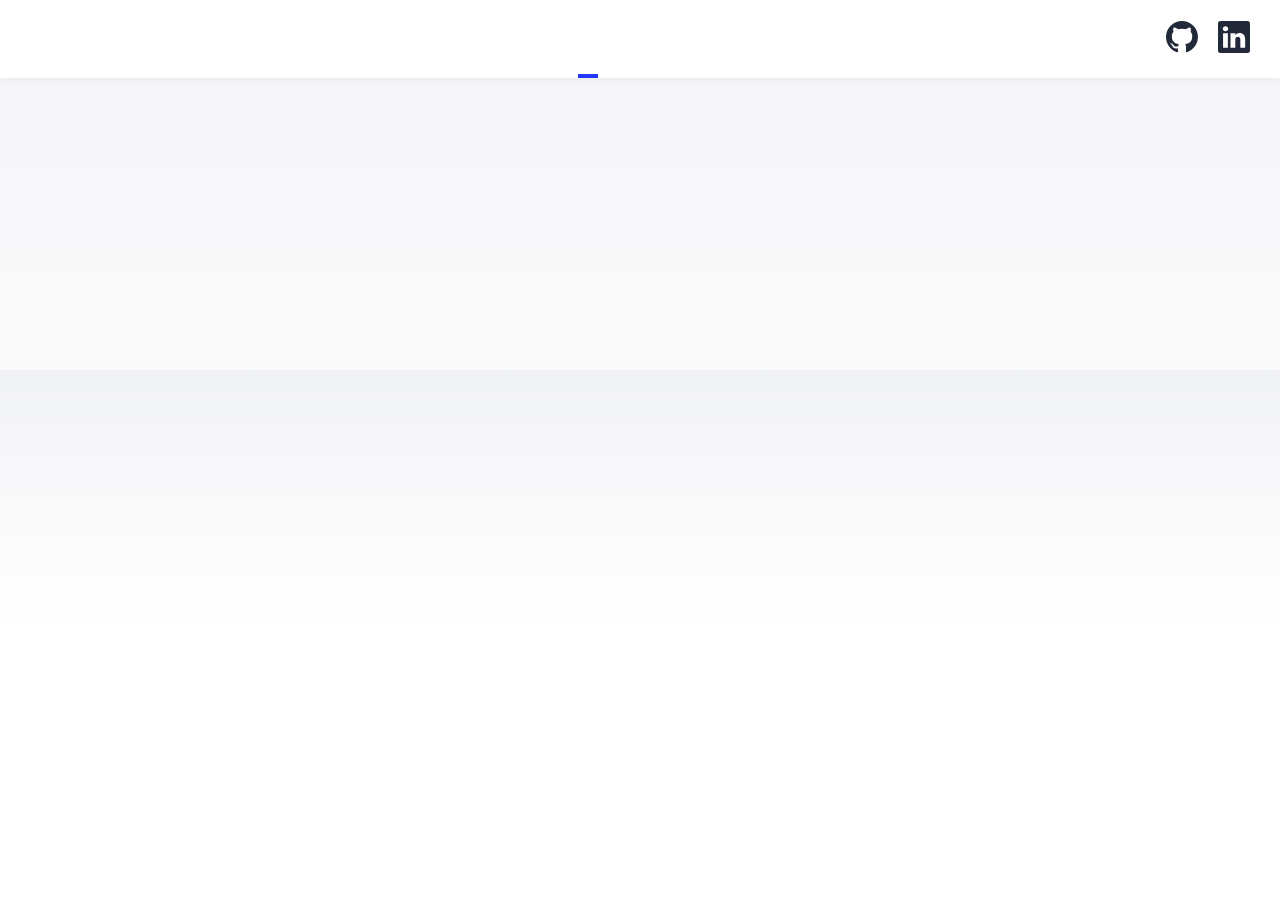
==== index.html @ 682ad493 "Publish d08c96e" ====
<!DOCTYPE html><html lang="en" data-astro-cid-lcdefpme><head><!-- Global Metadata --><meta charset="utf-8"><meta name="viewport" content="width=device-width,initial-scale=1"><link rel="icon" type="image/svg+xml" href="/favicon.svg"><link rel="icon" href="/favicon.ico"><link rel="sitemap" href="/sitemap-index.xml"><meta name="generator" content="Astro v7.3.3"><style>@font-face{font-family:Atkinson-c7f4c4e8b285552f;src:url("/_astro/fonts/89758defcfa85239.woff") format("woff");font-display:swap;font-weight:400;font-style:normal;}@font-face{font-family:Atkinson-c7f4c4e8b285552f;src:url("/_astro/fonts/14aa8dd5744dd4bc.woff") format("woff");font-display:swap;font-weight:700;font-style:normal;}@font-face{font-family:"Atkinson-c7f4c4e8b285552f fallback: Arial";src:local("Arial");font-display:swap;font-weight:400;font-style:normal;size-adjust:99.3717%;ascent-override:80.1033%;descent-override:25.2587%;line-gap-override:0%;}@font-face{font-family:"Atkinson-c7f4c4e8b285552f fallback: Arial Bold";src:local("Arial Bold");font-display:swap;font-weight:700;font-style:normal;size-adjust:92.2954%;ascent-override:86.2448%;descent-override:27.1953%;line-gap-override:0%;}:root{--font-atkinson:Atkinson-c7f4c4e8b285552f,"Atkinson-c7f4c4e8b285552f fallback: Arial","Atkinson-c7f4c4e8b285552f fallback: Arial Bold",sans-serif;}</style><link rel="preload" href="/_astro/fonts/89758defcfa85239.woff" as="font" type="font/woff" crossorigin><link rel="preload" href="/_astro/fonts/14aa8dd5744dd4bc.woff" as="font" type="font/woff" crossorigin><!-- Canonical URL --><link rel="canonical" href="https://dylanwhawk.github.io/"><!-- Primary Meta Tags --><title>Dylan Hawk</title><meta name="description" content="Writing on AI alignment, RL environments, and whatever else I am building."><!-- Open Graph / Facebook --><meta property="og:type" content="website"><meta property="og:url" content="https://dylanwhawk.github.io/"><meta property="og:title" content="Dylan Hawk"><meta property="og:description" content="Writing on AI alignment, RL environments, and whatever else I am building."><!-- Twitter --><meta name="twitter:card" content="summary"><link rel="stylesheet" href="/_astro/Header.CnHgK9yK.css"><style>ul[data-astro-cid-lcdefpme]{margin:0;padding:0;list-style:none}li[data-astro-cid-lcdefpme]{margin-bottom:2.5em}.title[data-astro-cid-lcdefpme]{margin:0 0 .25em;font-size:1.5em;line-height:1.2}.title[data-astro-cid-lcdefpme] a[data-astro-cid-lcdefpme]{text-decoration:none}.title[data-astro-cid-lcdefpme] a[data-astro-cid-lcdefpme]:hover{text-decoration:underline}.date[data-astro-cid-lcdefpme]{color:rgb(var(--gray));margin:0 0 .5em}.description[data-astro-cid-lcdefpme]{margin:0}
</style></head><body data-astro-cid-lcdefpme><header data-astro-cid-nen7h5rs><nav data-astro-cid-nen7h5rs><h2 data-astro-cid-nen7h5rs><a href="/" data-astro-cid-nen7h5rs>Dylan Hawk</a></h2><div class="internal-links" data-astro-cid-nen7h5rs><a href="/" class="active" data-astro-cid-nen7h5rs="true" data-astro-cid-evkijfd6>Writing</a><a href="/about" data-astro-cid-nen7h5rs="true" data-astro-cid-evkijfd6>About</a></div><div class="social-links" data-astro-cid-nen7h5rs><a href="https://github.com/dylanwhawk" target="_blank" rel="noopener" data-astro-cid-nen7h5rs><span class="sr-only" data-astro-cid-nen7h5rs>GitHub</span><svg viewBox="0 0 16 16" aria-hidden="true" width="32" height="32" data-astro-cid-nen7h5rs><path fill="currentColor" d="M8 0C3.58 0 0 3.58 0 8c0 3.54 2.29 6.53 5.47 7.59.4.07.55-.17.55-.38 0-.19-.01-.82-.01-1.49-2.01.37-2.53-.49-2.69-.94-.09-.23-.48-.94-.82-1.13-.28-.15-.68-.52-.01-.53.63-.01 1.08.58 1.23.82.72 1.21 1.87.87 2.33.66.07-.52.28-.87.51-1.07-1.78-.2-3.64-.89-3.64-3.95 0-.87.31-1.59.82-2.15-.08-.2-.36-1.02.08-2.12 0 0 .67-.21 2.2.82.64-.18 1.32-.27 2-.27.68 0 1.36.09 2 .27 1.53-1.04 2.2-.82 2.2-.82.44 1.1.16 1.92.08 2.12.51.56.82 1.27.82 2.15 0 3.07-1.87 3.75-3.65 3.95.29.25.54.73.54 1.48 0 1.07-.01 1.93-.01 2.2 0 .21.15.46.55.38A8.012 8.012 0 0 0 16 8c0-4.42-3.58-8-8-8z" data-astro-cid-nen7h5rs></path></svg></a><a href="https://www.linkedin.com/in/dylanwhawk" target="_blank" rel="noopener" data-astro-cid-nen7h5rs><span class="sr-only" data-astro-cid-nen7h5rs>LinkedIn</span><svg viewBox="0 0 16 16" aria-hidden="true" width="32" height="32" data-astro-cid-nen7h5rs><path fill="currentColor" d="M0 1.146C0 .513.526 0 1.175 0h13.65C15.474 0 16 .513 16 1.146v13.708c0 .633-.526 1.146-1.175 1.146H1.175C.526 16 0 15.487 0 14.854V1.146zm4.943 12.248V6.169H2.542v7.225h2.401zm-1.2-8.212c.837 0 1.358-.554 1.358-1.248-.015-.709-.52-1.248-1.342-1.248-.822 0-1.359.54-1.359 1.248 0 .694.521 1.248 1.327 1.248h.016zm4.908 8.212V9.359c0-.216.016-.432.08-.586.173-.431.568-.878 1.232-.878.869 0 1.216.662 1.216 1.634v3.865h2.401V9.25c0-2.22-1.184-3.252-2.764-3.252-1.274 0-1.845.7-2.165 1.193v.025h-.016a5.54 5.54 0 0 1 .016-.025V6.169h-2.4c.03.678 0 7.225 0 7.225h2.4z" data-astro-cid-nen7h5rs></path></svg></a></div></nav></header><main data-astro-cid-lcdefpme><h1 class="sr-only" data-astro-cid-lcdefpme>Writing by Dylan Hawk</h1><ul data-astro-cid-lcdefpme><li data-astro-cid-lcdefpme><h2 class="title" data-astro-cid-lcdefpme><a href="/blog/towards-alignment-auditing-for-rl-environments/" data-astro-cid-lcdefpme>Towards Alignment Auditing for RL Environments</a></h2><p class="date" data-astro-cid-lcdefpme><time datetime="2026-09-18T07:00:00.000Z">Sep 18, 2026</time></p><p class="description" data-astro-cid-lcdefpme>Auditing what RL environments reward is a promising and actionable direction for improving frontier-model alignment. A proposal for learning scopes, plus a primer on RL environments and the ways they go wrong.</p></li></ul></main><footer data-astro-cid-jo6i4kqk>&copy; 2026 Dylan Hawk.<div class="links" data-astro-cid-jo6i4kqk><a href="https://github.com/dylanwhawk" target="_blank" rel="noopener" data-astro-cid-jo6i4kqk>GitHub</a><a href="https://www.linkedin.com/in/dylanwhawk" target="_blank" rel="noopener" data-astro-cid-jo6i4kqk>LinkedIn</a></div></footer></body></html>
---- _astro/Header.CnHgK9yK.css ----
:root{--accent:#2337ff;--accent-dark:#000d8a;--black:15, 18, 25;--gray:96, 115, 159;--gray-light:229, 233, 240;--gray-dark:34, 41, 57;--gray-gradient:rgba(var(--gray-light), 50%), #fff;--box-shadow:0 2px 6px rgba(var(--gray), 25%), 0 8px 24px rgba(var(--gray), 33%), 0 16px 32px rgba(var(--gray), 33%)}body{font-family:var(--font-atkinson);text-align:left;background:linear-gradient(var(--gray-gradient)) no-repeat;word-wrap:break-word;overflow-wrap:break-word;color:rgb(var(--gray-dark));background-size:100% 600px;margin:0;padding:0;font-size:20px;line-height:1.7}main{width:720px;max-width:calc(100% - 2em);margin:auto;padding:3em 1em}h1,h2,h3,h4,h5,h6{color:rgb(var(--black));overflow-wrap:normal;text-wrap:balance;margin:0 0 .5rem;line-height:1.2}h1{font-size:clamp(1.9rem,7vw,3.052em)}h2{font-size:clamp(1.5rem,5.5vw,2.441em)}h3{font-size:clamp(1.3rem,4.5vw,1.953em)}h4{font-size:1.563em}h5{font-size:1.25em}strong,b{font-weight:700}a,a:hover{color:var(--accent)}p{margin-bottom:1em}.prose p{margin-bottom:1.25em}textarea{width:100%;font-size:16px}input{font-size:16px}table{width:100%}img{border-radius:8px;max-width:100%;height:auto}code{background-color:rgb(var(--gray-light));border-radius:2px;padding:2px 5px}pre{border-radius:8px;padding:1.5em}pre>code{all:unset}blockquote{border-left:4px solid var(--accent);margin:0;padding:0 0 0 20px;font-size:1.333em}hr{border:none;border-top:1px solid rgb(var(--gray-light))}@media (width<=720px){body{font-size:16.5px;line-height:1.45}main{padding:1em}.prose p{margin-bottom:1em}}.sr-only{clip:rect(1px 1px 1px 1px);clip:rect(1px, 1px, 1px, 1px);clip-path:inset(50%);white-space:nowrap;border:0;width:1px;height:1px;margin:0;padding:0;overflow:hidden;position:absolute!important}.prose details{border:1px solid rgb(var(--gray-light));border-radius:8px;margin:1.5em 0;padding:0 1em}.prose details>summary{cursor:pointer;padding:.5em 0;list-style-position:outside}.prose details>summary h2{margin:0;font-size:1.25em;display:inline}.prose details[open]>summary{border-bottom:1px solid rgb(var(--gray-light));margin-bottom:1em}.prose sup a[data-footnote-ref]{padding:0 .15em;scroll-margin-top:2em;text-decoration:none}.prose .footnotes{border-top:1px solid rgb(var(--gray-light));margin-top:3em;padding-top:1em;font-size:.9em}.prose .footnotes ol{padding-left:1.5em}.prose .footnotes li{margin-bottom:.75em;scroll-margin-top:2em}.prose .footnotes li p{font-size:inherit;margin:0 0 .5em}.prose .footnotes .sr-only{clip:rect(0, 0, 0, 0);width:1px;height:1px;position:absolute;overflow:hidden}.prose a[data-footnote-backref]{margin-left:.25em;text-decoration:none}.prose img{margin:1.5em auto;display:block}.prose blockquote{color:rgb(var(--gray-dark));margin:1.5em 0;font-size:1em}footer[data-astro-cid-jo6i4kqk]{background:linear-gradient(var(--gray-gradient)) no-repeat;color:rgb(var(--gray));text-align:center;padding:2em 1em 6em}.links[data-astro-cid-jo6i4kqk]{justify-content:center;gap:1.5em;margin-top:1em;display:flex}.links[data-astro-cid-jo6i4kqk] a[data-astro-cid-jo6i4kqk]{color:rgb(var(--gray))}.links[data-astro-cid-jo6i4kqk] a[data-astro-cid-jo6i4kqk]:hover{color:rgb(var(--gray-dark))}a[data-astro-cid-evkijfd6]{text-decoration:none;display:inline-block}a[data-astro-cid-evkijfd6].active{font-weight:bolder;text-decoration:underline}header[data-astro-cid-nen7h5rs]{box-shadow:0 2px 8px rgba(var(--black), 5%);background:#fff;margin:0;padding:0 1em}h2[data-astro-cid-nen7h5rs]{margin:0;font-size:1em}h2[data-astro-cid-nen7h5rs] a[data-astro-cid-nen7h5rs],h2[data-astro-cid-nen7h5rs] a[data-astro-cid-nen7h5rs].active{text-decoration:none}nav[data-astro-cid-nen7h5rs]{justify-content:space-between;align-items:center;display:flex}nav[data-astro-cid-nen7h5rs] a[data-astro-cid-nen7h5rs]{color:var(--black);border-bottom:4px solid #0000;padding:1em .5em;text-decoration:none}nav[data-astro-cid-nen7h5rs] a[data-astro-cid-nen7h5rs].active{border-bottom-color:var(--accent);text-decoration:none}.social-links[data-astro-cid-nen7h5rs],.social-links[data-astro-cid-nen7h5rs] a[data-astro-cid-nen7h5rs]{display:flex}@media (width<=720px){.social-links[data-astro-cid-nen7h5rs]{display:none}}
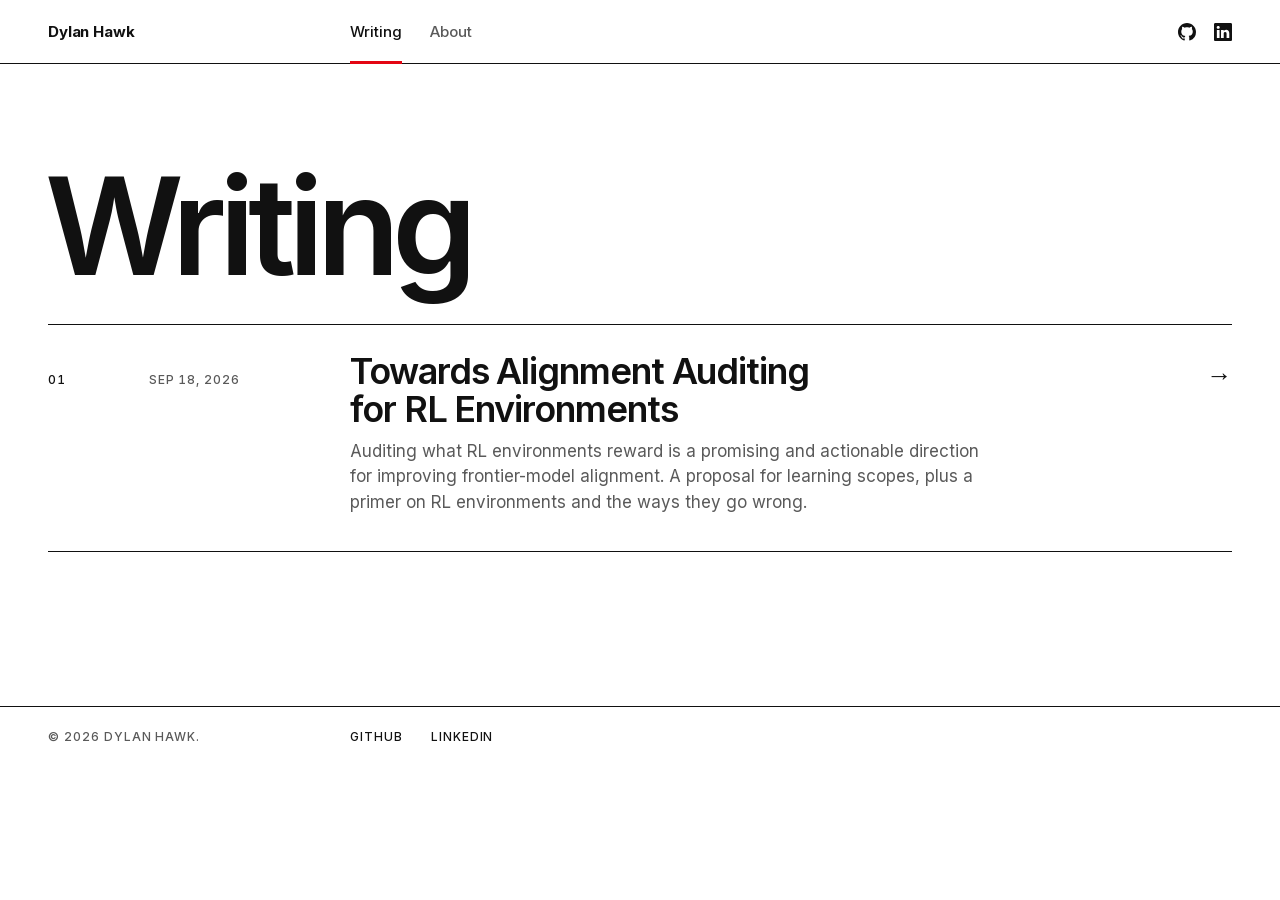
==== commit debc7bca: "Publish ee00e77" ====
--- a/index.html
+++ b/index.html
@@ -1,2 +1,2 @@
-<!DOCTYPE html><html lang="en" data-astro-cid-lcdefpme><head><!-- Global Metadata --><meta charset="utf-8"><meta name="viewport" content="width=device-width,initial-scale=1"><link rel="icon" type="image/svg+xml" href="/favicon.svg"><link rel="icon" href="/favicon.ico"><link rel="sitemap" href="/sitemap-index.xml"><meta name="generator" content="Astro v7.3.3"><style>@font-face{font-family:Atkinson-c7f4c4e8b285552f;src:url("/_astro/fonts/89758defcfa85239.woff") format("woff");font-display:swap;font-weight:400;font-style:normal;}@font-face{font-family:Atkinson-c7f4c4e8b285552f;src:url("/_astro/fonts/14aa8dd5744dd4bc.woff") format("woff");font-display:swap;font-weight:700;font-style:normal;}@font-face{font-family:"Atkinson-c7f4c4e8b285552f fallback: Arial";src:local("Arial");font-display:swap;font-weight:400;font-style:normal;size-adjust:99.3717%;ascent-override:80.1033%;descent-override:25.2587%;line-gap-override:0%;}@font-face{font-family:"Atkinson-c7f4c4e8b285552f fallback: Arial Bold";src:local("Arial Bold");font-display:swap;font-weight:700;font-style:normal;size-adjust:92.2954%;ascent-override:86.2448%;descent-override:27.1953%;line-gap-override:0%;}:root{--font-atkinson:Atkinson-c7f4c4e8b285552f,"Atkinson-c7f4c4e8b285552f fallback: Arial","Atkinson-c7f4c4e8b285552f fallback: Arial Bold",sans-serif;}</style><link rel="preload" href="/_astro/fonts/89758defcfa85239.woff" as="font" type="font/woff" crossorigin><link rel="preload" href="/_astro/fonts/14aa8dd5744dd4bc.woff" as="font" type="font/woff" crossorigin><!-- Canonical URL --><link rel="canonical" href="https://dylanwhawk.github.io/"><!-- Primary Meta Tags --><title>Dylan Hawk</title><meta name="description" content="Writing on AI alignment, RL environments, and whatever else I am building."><!-- Open Graph / Facebook --><meta property="og:type" content="website"><meta property="og:url" content="https://dylanwhawk.github.io/"><meta property="og:title" content="Dylan Hawk"><meta property="og:description" content="Writing on AI alignment, RL environments, and whatever else I am building."><!-- Twitter --><meta name="twitter:card" content="summary"><link rel="stylesheet" href="/_astro/Header.CnHgK9yK.css"><style>ul[data-astro-cid-lcdefpme]{margin:0;padding:0;list-style:none}li[data-astro-cid-lcdefpme]{margin-bottom:2.5em}.title[data-astro-cid-lcdefpme]{margin:0 0 .25em;font-size:1.5em;line-height:1.2}.title[data-astro-cid-lcdefpme] a[data-astro-cid-lcdefpme]{text-decoration:none}.title[data-astro-cid-lcdefpme] a[data-astro-cid-lcdefpme]:hover{text-decoration:underline}.date[data-astro-cid-lcdefpme]{color:rgb(var(--gray));margin:0 0 .5em}.description[data-astro-cid-lcdefpme]{margin:0}
-</style></head><body data-astro-cid-lcdefpme><header data-astro-cid-nen7h5rs><nav data-astro-cid-nen7h5rs><h2 data-astro-cid-nen7h5rs><a href="/" data-astro-cid-nen7h5rs>Dylan Hawk</a></h2><div class="internal-links" data-astro-cid-nen7h5rs><a href="/" class="active" data-astro-cid-nen7h5rs="true" data-astro-cid-evkijfd6>Writing</a><a href="/about" data-astro-cid-nen7h5rs="true" data-astro-cid-evkijfd6>About</a></div><div class="social-links" data-astro-cid-nen7h5rs><a href="https://github.com/dylanwhawk" target="_blank" rel="noopener" data-astro-cid-nen7h5rs><span class="sr-only" data-astro-cid-nen7h5rs>GitHub</span><svg viewBox="0 0 16 16" aria-hidden="true" width="32" height="32" data-astro-cid-nen7h5rs><path fill="currentColor" d="M8 0C3.58 0 0 3.58 0 8c0 3.54 2.29 6.53 5.47 7.59.4.07.55-.17.55-.38 0-.19-.01-.82-.01-1.49-2.01.37-2.53-.49-2.69-.94-.09-.23-.48-.94-.82-1.13-.28-.15-.68-.52-.01-.53.63-.01 1.08.58 1.23.82.72 1.21 1.87.87 2.33.66.07-.52.28-.87.51-1.07-1.78-.2-3.64-.89-3.64-3.95 0-.87.31-1.59.82-2.15-.08-.2-.36-1.02.08-2.12 0 0 .67-.21 2.2.82.64-.18 1.32-.27 2-.27.68 0 1.36.09 2 .27 1.53-1.04 2.2-.82 2.2-.82.44 1.1.16 1.92.08 2.12.51.56.82 1.27.82 2.15 0 3.07-1.87 3.75-3.65 3.95.29.25.54.73.54 1.48 0 1.07-.01 1.93-.01 2.2 0 .21.15.46.55.38A8.012 8.012 0 0 0 16 8c0-4.42-3.58-8-8-8z" data-astro-cid-nen7h5rs></path></svg></a><a href="https://www.linkedin.com/in/dylanwhawk" target="_blank" rel="noopener" data-astro-cid-nen7h5rs><span class="sr-only" data-astro-cid-nen7h5rs>LinkedIn</span><svg viewBox="0 0 16 16" aria-hidden="true" width="32" height="32" data-astro-cid-nen7h5rs><path fill="currentColor" d="M0 1.146C0 .513.526 0 1.175 0h13.65C15.474 0 16 .513 16 1.146v13.708c0 .633-.526 1.146-1.175 1.146H1.175C.526 16 0 15.487 0 14.854V1.146zm4.943 12.248V6.169H2.542v7.225h2.401zm-1.2-8.212c.837 0 1.358-.554 1.358-1.248-.015-.709-.52-1.248-1.342-1.248-.822 0-1.359.54-1.359 1.248 0 .694.521 1.248 1.327 1.248h.016zm4.908 8.212V9.359c0-.216.016-.432.08-.586.173-.431.568-.878 1.232-.878.869 0 1.216.662 1.216 1.634v3.865h2.401V9.25c0-2.22-1.184-3.252-2.764-3.252-1.274 0-1.845.7-2.165 1.193v.025h-.016a5.54 5.54 0 0 1 .016-.025V6.169h-2.4c.03.678 0 7.225 0 7.225h2.4z" data-astro-cid-nen7h5rs></path></svg></a></div></nav></header><main data-astro-cid-lcdefpme><h1 class="sr-only" data-astro-cid-lcdefpme>Writing by Dylan Hawk</h1><ul data-astro-cid-lcdefpme><li data-astro-cid-lcdefpme><h2 class="title" data-astro-cid-lcdefpme><a href="/blog/towards-alignment-auditing-for-rl-environments/" data-astro-cid-lcdefpme>Towards Alignment Auditing for RL Environments</a></h2><p class="date" data-astro-cid-lcdefpme><time datetime="2026-09-18T07:00:00.000Z">Sep 18, 2026</time></p><p class="description" data-astro-cid-lcdefpme>Auditing what RL environments reward is a promising and actionable direction for improving frontier-model alignment. A proposal for learning scopes, plus a primer on RL environments and the ways they go wrong.</p></li></ul></main><footer data-astro-cid-jo6i4kqk>&copy; 2026 Dylan Hawk.<div class="links" data-astro-cid-jo6i4kqk><a href="https://github.com/dylanwhawk" target="_blank" rel="noopener" data-astro-cid-jo6i4kqk>GitHub</a><a href="https://www.linkedin.com/in/dylanwhawk" target="_blank" rel="noopener" data-astro-cid-jo6i4kqk>LinkedIn</a></div></footer></body></html>+<!DOCTYPE html><html lang="en" data-astro-cid-lcdefpme><head><!-- Global Metadata --><meta charset="utf-8"><meta name="viewport" content="width=device-width,initial-scale=1"><link rel="icon" type="image/svg+xml" href="/favicon.svg"><link rel="icon" href="/favicon.ico"><link rel="sitemap" href="/sitemap-index.xml"><meta name="generator" content="Astro v7.3.3"><style>@font-face{font-family:Inter-41adfb437fc01569;src:url("/_astro/fonts/91753f8d8da3aeb7.woff2") format("woff2");font-display:swap;unicode-range:U+0000-00FF,U+0131,U+0152-0153,U+02BB-02BC,U+02C6,U+02DA,U+02DC,U+0304,U+0308,U+0329,U+2000-206F,U+20AC,U+2122,U+2191,U+2193,U+2212,U+2215,U+FEFF,U+FFFD;font-weight:400;font-style:italic;}@font-face{font-family:Inter-41adfb437fc01569;src:url("/_astro/fonts/91753f8d8da3aeb7.woff2") format("woff2");font-display:swap;unicode-range:U+0000-00FF,U+0131,U+0152-0153,U+02BB-02BC,U+02C6,U+02DA,U+02DC,U+0304,U+0308,U+0329,U+2000-206F,U+20AC,U+2122,U+2191,U+2193,U+2212,U+2215,U+FEFF,U+FFFD;font-weight:500;font-style:italic;}@font-face{font-family:Inter-41adfb437fc01569;src:url("/_astro/fonts/91753f8d8da3aeb7.woff2") format("woff2");font-display:swap;unicode-range:U+0000-00FF,U+0131,U+0152-0153,U+02BB-02BC,U+02C6,U+02DA,U+02DC,U+0304,U+0308,U+0329,U+2000-206F,U+20AC,U+2122,U+2191,U+2193,U+2212,U+2215,U+FEFF,U+FFFD;font-weight:600;font-style:italic;}@font-face{font-family:Inter-41adfb437fc01569;src:url("/_astro/fonts/91753f8d8da3aeb7.woff2") format("woff2");font-display:swap;unicode-range:U+0000-00FF,U+0131,U+0152-0153,U+02BB-02BC,U+02C6,U+02DA,U+02DC,U+0304,U+0308,U+0329,U+2000-206F,U+20AC,U+2122,U+2191,U+2193,U+2212,U+2215,U+FEFF,U+FFFD;font-weight:700;font-style:italic;}@font-face{font-family:Inter-41adfb437fc01569;src:url("/_astro/fonts/e868cdf4720e9ea5.woff2") format("woff2");font-display:swap;unicode-range:U+0000-00FF,U+0131,U+0152-0153,U+02BB-02BC,U+02C6,U+02DA,U+02DC,U+0304,U+0308,U+0329,U+2000-206F,U+20AC,U+2122,U+2191,U+2193,U+2212,U+2215,U+FEFF,U+FFFD;font-weight:400;font-style:normal;}@font-face{font-family:Inter-41adfb437fc01569;src:url("/_astro/fonts/e868cdf4720e9ea5.woff2") format("woff2");font-display:swap;unicode-range:U+0000-00FF,U+0131,U+0152-0153,U+02BB-02BC,U+02C6,U+02DA,U+02DC,U+0304,U+0308,U+0329,U+2000-206F,U+20AC,U+2122,U+2191,U+2193,U+2212,U+2215,U+FEFF,U+FFFD;font-weight:500;font-style:normal;}@font-face{font-family:Inter-41adfb437fc01569;src:url("/_astro/fonts/e868cdf4720e9ea5.woff2") format("woff2");font-display:swap;unicode-range:U+0000-00FF,U+0131,U+0152-0153,U+02BB-02BC,U+02C6,U+02DA,U+02DC,U+0304,U+0308,U+0329,U+2000-206F,U+20AC,U+2122,U+2191,U+2193,U+2212,U+2215,U+FEFF,U+FFFD;font-weight:600;font-style:normal;}@font-face{font-family:Inter-41adfb437fc01569;src:url("/_astro/fonts/e868cdf4720e9ea5.woff2") format("woff2");font-display:swap;unicode-range:U+0000-00FF,U+0131,U+0152-0153,U+02BB-02BC,U+02C6,U+02DA,U+02DC,U+0304,U+0308,U+0329,U+2000-206F,U+20AC,U+2122,U+2191,U+2193,U+2212,U+2215,U+FEFF,U+FFFD;font-weight:700;font-style:normal;}@font-face{font-family:"Inter-41adfb437fc01569 fallback: Arial";src:local("Arial");font-display:swap;font-weight:400;font-style:italic;size-adjust:107.7766%;ascent-override:89.885%;descent-override:22.3806%;line-gap-override:0%;}@font-face{font-family:"Inter-41adfb437fc01569 fallback: Arial";src:local("Arial");font-display:swap;font-weight:500;font-style:italic;size-adjust:107.7766%;ascent-override:89.885%;descent-override:22.3806%;line-gap-override:0%;}@font-face{font-family:"Inter-41adfb437fc01569 fallback: Arial";src:local("Arial");font-display:swap;font-weight:600;font-style:italic;size-adjust:107.7766%;ascent-override:89.885%;descent-override:22.3806%;line-gap-override:0%;}@font-face{font-family:"Inter-41adfb437fc01569 fallback: Arial Bold";src:local("Arial Bold");font-display:swap;font-weight:700;font-style:italic;size-adjust:100.1017%;ascent-override:96.7765%;descent-override:24.0966%;line-gap-override:0%;}@font-face{font-family:"Inter-41adfb437fc01569 fallback: Arial";src:local("Arial");font-display:swap;font-weight:400;font-style:normal;size-adjust:107.7766%;ascent-override:89.885%;descent-override:22.3806%;line-gap-override:0%;}@font-face{font-family:"Inter-41adfb437fc01569 fallback: Arial";src:local("Arial");font-display:swap;font-weight:500;font-style:normal;size-adjust:107.7766%;ascent-override:89.885%;descent-override:22.3806%;line-gap-override:0%;}@font-face{font-family:"Inter-41adfb437fc01569 fallback: Arial";src:local("Arial");font-display:swap;font-weight:600;font-style:normal;size-adjust:107.7766%;ascent-override:89.885%;descent-override:22.3806%;line-gap-override:0%;}@font-face{font-family:"Inter-41adfb437fc01569 fallback: Arial Bold";src:local("Arial Bold");font-display:swap;font-weight:700;font-style:normal;size-adjust:100.1017%;ascent-override:96.7765%;descent-override:24.0966%;line-gap-override:0%;}:root{--font-inter:Inter-41adfb437fc01569,"Inter-41adfb437fc01569 fallback: Arial","Inter-41adfb437fc01569 fallback: Arial Bold","Helvetica Neue",Arial,sans-serif;}</style><link rel="preload" href="/_astro/fonts/91753f8d8da3aeb7.woff2" as="font" type="font/woff2" crossorigin><link rel="preload" href="/_astro/fonts/e868cdf4720e9ea5.woff2" as="font" type="font/woff2" crossorigin><!-- Canonical URL --><link rel="canonical" href="https://dylanwhawk.github.io/"><!-- Primary Meta Tags --><title>Dylan Hawk</title><meta name="description" content="Writing on AI alignment, RL environments, and whatever else I am building."><!-- Open Graph / Facebook --><meta property="og:type" content="website"><meta property="og:url" content="https://dylanwhawk.github.io/"><meta property="og:title" content="Dylan Hawk"><meta property="og:description" content="Writing on AI alignment, RL environments, and whatever else I am building."><!-- Twitter --><meta name="twitter:card" content="summary"><link rel="stylesheet" href="/_astro/Header.2e4Gd3QN.css"><style>.page-head[data-astro-cid-lcdefpme]{align-items:end;padding-block:clamp(3rem,8vw,6.5rem) clamp(1.5rem,3vw,2.5rem)}.page-head[data-astro-cid-lcdefpme] .display[data-astro-cid-lcdefpme]{grid-column:1/10}ol[data-astro-cid-lcdefpme]{border-top:1px solid var(--ink);margin:0;padding:0;list-style:none}li[data-astro-cid-lcdefpme]{border-bottom:1px solid var(--hair);align-items:baseline;padding-block:1.75rem 2.25rem;position:relative}li[data-astro-cid-lcdefpme]:last-child{border-bottom-color:var(--ink)}.num[data-astro-cid-lcdefpme]{color:var(--ink);grid-column:1/2}.date[data-astro-cid-lcdefpme]{grid-column:2/4}.entry[data-astro-cid-lcdefpme]{grid-column:4/11}.arrow[data-astro-cid-lcdefpme]{grid-column:12/13;justify-self:end;font-size:1.6rem;line-height:1;transition:transform .16s,color .16s}.title[data-astro-cid-lcdefpme]{letter-spacing:-.03em;margin:0 0 .6rem;font-size:clamp(1.6rem,3vw,2.25rem);line-height:1.05}.title[data-astro-cid-lcdefpme] a[data-astro-cid-lcdefpme]{color:var(--ink);text-decoration:none;transition:color .12s}.title[data-astro-cid-lcdefpme] a[data-astro-cid-lcdefpme]:after{content:"";position:absolute;inset:0}li[data-astro-cid-lcdefpme]:hover .title[data-astro-cid-lcdefpme] a[data-astro-cid-lcdefpme],li[data-astro-cid-lcdefpme]:hover .arrow[data-astro-cid-lcdefpme]{color:var(--accent)}li[data-astro-cid-lcdefpme]:hover .arrow[data-astro-cid-lcdefpme]{transform:translate(4px)}.description[data-astro-cid-lcdefpme]{max-width:38em;color:var(--ink-2);margin:0;font-size:17px;line-height:1.5}@media (width<=760px){.page-head[data-astro-cid-lcdefpme] .display[data-astro-cid-lcdefpme]{grid-column:1/-1}li[data-astro-cid-lcdefpme]{flex-wrap:wrap;column-gap:1.25rem;padding-block:1.25rem 1.75rem;display:flex}.num[data-astro-cid-lcdefpme],.date[data-astro-cid-lcdefpme]{margin-bottom:.9rem}.entry[data-astro-cid-lcdefpme]{flex-basis:100%}.arrow[data-astro-cid-lcdefpme]{display:none}.description[data-astro-cid-lcdefpme]{font-size:16px}}
+</style></head><body data-astro-cid-lcdefpme><header data-astro-cid-nen7h5rs><nav class="wrap grid" data-astro-cid-nen7h5rs><h2 class="wordmark" data-astro-cid-nen7h5rs><a href="/" data-astro-cid-nen7h5rs>Dylan Hawk</a></h2><div class="internal-links" data-astro-cid-nen7h5rs><a href="/" class="active" aria-current="page" data-astro-cid-nen7h5rs="true" data-astro-cid-evkijfd6>Writing</a><a href="/about" data-astro-cid-nen7h5rs="true" data-astro-cid-evkijfd6>About</a></div><div class="social-links" data-astro-cid-nen7h5rs><a href="https://github.com/dylanwhawk" target="_blank" rel="noopener" data-astro-cid-nen7h5rs><span class="sr-only" data-astro-cid-nen7h5rs>GitHub</span><svg viewBox="0 0 16 16" aria-hidden="true" width="18" height="18" data-astro-cid-nen7h5rs><path fill="currentColor" d="M8 0C3.58 0 0 3.58 0 8c0 3.54 2.29 6.53 5.47 7.59.4.07.55-.17.55-.38 0-.19-.01-.82-.01-1.49-2.01.37-2.53-.49-2.69-.94-.09-.23-.48-.94-.82-1.13-.28-.15-.68-.52-.01-.53.63-.01 1.08.58 1.23.82.72 1.21 1.87.87 2.33.66.07-.52.28-.87.51-1.07-1.78-.2-3.64-.89-3.64-3.95 0-.87.31-1.59.82-2.15-.08-.2-.36-1.02.08-2.12 0 0 .67-.21 2.2.82.64-.18 1.32-.27 2-.27.68 0 1.36.09 2 .27 1.53-1.04 2.2-.82 2.2-.82.44 1.1.16 1.92.08 2.12.51.56.82 1.27.82 2.15 0 3.07-1.87 3.75-3.65 3.95.29.25.54.73.54 1.48 0 1.07-.01 1.93-.01 2.2 0 .21.15.46.55.38A8.012 8.012 0 0 0 16 8c0-4.42-3.58-8-8-8z" data-astro-cid-nen7h5rs></path></svg></a><a href="https://www.linkedin.com/in/dylanwhawk" target="_blank" rel="noopener" data-astro-cid-nen7h5rs><span class="sr-only" data-astro-cid-nen7h5rs>LinkedIn</span><svg viewBox="0 0 16 16" aria-hidden="true" width="18" height="18" data-astro-cid-nen7h5rs><path fill="currentColor" d="M0 1.146C0 .513.526 0 1.175 0h13.65C15.474 0 16 .513 16 1.146v13.708c0 .633-.526 1.146-1.175 1.146H1.175C.526 16 0 15.487 0 14.854V1.146zm4.943 12.248V6.169H2.542v7.225h2.401zm-1.2-8.212c.837 0 1.358-.554 1.358-1.248-.015-.709-.52-1.248-1.342-1.248-.822 0-1.359.54-1.359 1.248 0 .694.521 1.248 1.327 1.248h.016zm4.908 8.212V9.359c0-.216.016-.432.08-.586.173-.431.568-.878 1.232-.878.869 0 1.216.662 1.216 1.634v3.865h2.401V9.25c0-2.22-1.184-3.252-2.764-3.252-1.274 0-1.845.7-2.165 1.193v.025h-.016a5.54 5.54 0 0 1 .016-.025V6.169h-2.4c.03.678 0 7.225 0 7.225h2.4z" data-astro-cid-nen7h5rs></path></svg></a></div></nav></header><main class="wrap" data-astro-cid-lcdefpme><h1 class="sr-only" data-astro-cid-lcdefpme>Writing by Dylan Hawk</h1><div class="page-head grid" aria-hidden="true" data-astro-cid-lcdefpme><p class="display" data-astro-cid-lcdefpme>Writing</p></div><ol data-astro-cid-lcdefpme><li class="grid" data-astro-cid-lcdefpme><span class="num label" aria-hidden="true" data-astro-cid-lcdefpme>01</span><p class="date label" data-astro-cid-lcdefpme><time datetime="2026-09-18T07:00:00.000Z">Sep 18, 2026</time></p><div class="entry" data-astro-cid-lcdefpme><h2 class="title" data-astro-cid-lcdefpme><a href="/blog/towards-alignment-auditing-for-rl-environments/" data-astro-cid-lcdefpme>Towards Alignment Auditing for RL Environments</a></h2><p class="description" data-astro-cid-lcdefpme>Auditing what RL environments reward is a promising and actionable direction for improving frontier-model alignment. A proposal for learning scopes, plus a primer on RL environments and the ways they go wrong.</p></div><span class="arrow" aria-hidden="true" data-astro-cid-lcdefpme>&rarr;</span></li></ol></main><footer data-astro-cid-jo6i4kqk><div class="wrap grid" data-astro-cid-jo6i4kqk><p class="copy" data-astro-cid-jo6i4kqk>&copy; 2026 Dylan Hawk.</p><div class="links" data-astro-cid-jo6i4kqk><a href="https://github.com/dylanwhawk" target="_blank" rel="noopener" data-astro-cid-jo6i4kqk>GitHub</a><a href="https://www.linkedin.com/in/dylanwhawk" target="_blank" rel="noopener" data-astro-cid-jo6i4kqk>LinkedIn</a></div></div></footer></body></html>
--- a/_astro/Header.2e4Gd3QN.css
+++ b/_astro/Header.2e4Gd3QN.css
@@ -0,0 +1 @@
+:root{--paper:#fff;--ink:#111;--ink-2:#5a5a5a;--ink-3:#8a8a8a;--hair:#dcdcdc;--tint:#f4f4f2;--accent:#e30613;--font-sans:var(--font-inter), "Helvetica Neue", Arial, sans-serif;--font-mono:ui-monospace, "SF Mono", Menlo, Consolas, monospace;--max:1280px;--margin:clamp(20px, 4vw, 48px);--gutter:clamp(16px, 2vw, 24px)}*,:before,:after{box-sizing:border-box}html{-webkit-text-size-adjust:100%;text-size-adjust:100%}body{background:var(--paper);color:var(--ink);font-family:var(--font-sans);-webkit-font-smoothing:antialiased;-moz-osx-font-smoothing:grayscale;text-rendering:optimizelegibility;overflow-wrap:break-word;margin:0;padding:0;font-size:17px;line-height:1.55}::selection{background:var(--ink);color:var(--paper)}.wrap{width:100%;max-width:var(--max);padding-inline:var(--margin);margin-inline:auto}.grid{column-gap:var(--gutter);grid-template-columns:repeat(12,minmax(0,1fr));display:grid}.col-full{grid-column:1/-1}.col-meta{grid-column:1/4}.col-main{grid-column:4/11}.col-wide{grid-column:4/-1}@media (width<=760px){.grid{grid-template-columns:minmax(0,1fr)}.col-full,.col-meta,.col-main,.col-wide{grid-column:1/-1}}h1,h2,h3,h4,h5,h6{color:var(--ink);letter-spacing:-.015em;overflow-wrap:normal;text-wrap:balance;margin:0;font-weight:600;line-height:1.15}.display{letter-spacing:-.055em;margin:0;margin-left:-.02em;font-size:clamp(3.25rem,11vw,8.5rem);font-weight:600;line-height:.88}.label{letter-spacing:.08em;text-transform:uppercase;color:var(--ink-2);font-variant-numeric:tabular-nums;margin:0;font-size:12px;font-weight:500;line-height:1.4}p{margin:0 0 1em}strong,b{font-weight:600}a{color:inherit}a:hover{color:var(--accent)}:focus-visible{outline:2px solid var(--accent);outline-offset:2px}img{max-width:100%;height:auto}hr{border:none;border-top:1px solid var(--ink);margin:3rem 0}table{border-collapse:collapse;width:100%}textarea,input{font:inherit;font-size:16px}code{font-family:var(--font-mono);background:var(--tint);padding:.1em .3em;font-size:.86em}pre{background:var(--tint);border-top:1px solid var(--ink);margin:2rem 0;padding:1.25rem 1.5rem;font-size:.85em;line-height:1.6;overflow-x:auto}pre>code{all:unset;font-family:var(--font-mono)}.sr-only{clip:rect(1px, 1px, 1px, 1px);clip-path:inset(50%);white-space:nowrap;border:0;width:1px;height:1px;margin:0;padding:0;overflow:hidden;position:absolute!important}.prose{--h2-size:clamp(1.75rem, 3.2vw, 2.4rem);font-size:18px;line-height:1.62}.prose>:first-child{margin-top:0}.prose p{margin:0 0 1.2em}.prose a{text-underline-offset:.2em;text-decoration:underline 1px;text-decoration-color:var(--ink-3);transition:color .12s,text-decoration-color .12s}.prose a:hover{color:var(--accent);text-decoration-color:var(--accent)}.prose>h2{font-size:var(--h2-size);letter-spacing:-.03em;margin:4.5rem 0 1.5rem;line-height:1.05}.prose>h2,.prose h3,.prose h4{scroll-margin-top:1.5rem}.prose h3{letter-spacing:-.025em;margin:3.5rem 0 1rem;font-size:1.6rem;line-height:1.15}.prose h4{letter-spacing:-.01em;margin:2.75rem 0 .6rem;font-size:1.125rem}.prose h5,.prose h6{margin:2rem 0 .5rem;font-size:1rem}.prose ul,.prose ol{margin:0 0 1.2em;padding-left:1.4em}.prose li{margin-bottom:.35em;padding-left:.2em}.prose ul>li::marker{content:"–  ";color:var(--ink-2)}.prose ol>li::marker{font-variant-numeric:tabular-nums;color:var(--ink-2)}.prose blockquote{border-left:2px solid var(--ink);color:var(--ink);margin:2rem 0;padding:.1rem 0 .1rem 1.25rem;font-size:1em}.prose blockquote>:last-child{margin-bottom:0}.prose img{width:100%;margin:2.5rem 0;display:block}.prose table{margin:2rem 0;font-size:.9em}.prose th,.prose td{border-bottom:1px solid var(--hair);text-align:left;vertical-align:top;padding:.6em .75em .6em 0}.prose th{border-bottom-color:var(--ink);font-weight:600}.prose details{border-top:1px solid var(--ink);border-bottom:1px solid var(--ink);margin:2.5rem 0}.prose details+details{border-top:none;margin-top:-2.5rem}.prose details>summary{cursor:pointer;justify-content:space-between;align-items:baseline;gap:1rem;padding:1.1rem 0;list-style:none;display:flex}.prose details>summary::-webkit-details-marker{display:none}.prose details>summary:after{content:"+";flex:none;font-size:1.6rem;font-weight:300;line-height:1}.prose details[open]>summary:after{content:"−"}.prose details>summary:hover,.prose details>summary:hover h2{color:var(--accent)}.prose details>summary h2{letter-spacing:-.02em;margin:0;font-size:1.3rem;line-height:1.25;transition:color .12s;display:inline}.prose details[open]>summary{border-bottom:1px solid var(--hair);margin-bottom:1.5rem}.prose details[open]{padding-bottom:.75rem}.prose sup{font-variant-numeric:tabular-nums;font-size:.68em;font-weight:600;line-height:0}.prose sup a[data-footnote-ref]{color:var(--accent);padding:0 .1em;scroll-margin-top:2em;text-decoration:none}.prose sup a[data-footnote-ref]:hover{text-decoration:underline}.prose .footnotes{border-top:1px solid var(--ink);color:var(--ink-2);margin-top:5rem;padding-top:1.25rem;font-size:14.5px;line-height:1.55;position:relative}.prose .footnotes>h2.sr-only{clip:auto;clip-path:none;letter-spacing:.08em;text-transform:uppercase;width:auto;height:auto;color:var(--ink-2);margin:0 0 1rem;padding:0;font-size:12px;font-weight:500;line-height:1.4;overflow:visible;position:static!important}.prose .footnotes ol{margin:0;padding-left:2em}.prose .footnotes li{margin-bottom:.9em;padding-left:.25em;scroll-margin-top:2em}.prose .footnotes li::marker{color:var(--ink);font-weight:600}.prose .footnotes li p{font-size:inherit;margin:0 0 .5em}.prose .footnotes li:target{color:var(--ink)}.prose a[data-footnote-backref]{color:var(--ink-3);margin-left:.25em;text-decoration:none}@media (width<=760px){body{font-size:16px}.prose{font-size:17px;line-height:1.6}.prose>h2{margin-top:3.5rem}.prose blockquote{padding-left:1rem}.prose details>summary h2{font-size:1.15rem}.prose h3{font-size:1.4rem}}footer[data-astro-cid-jo6i4kqk]{border-top:1px solid var(--ink);letter-spacing:.08em;text-transform:uppercase;margin-top:clamp(6rem,12vw,10rem);font-size:12px;font-weight:500;line-height:1.4}.grid[data-astro-cid-jo6i4kqk]{row-gap:10px;padding-block:22px 56px}.copy[data-astro-cid-jo6i4kqk]{color:var(--ink-2);grid-column:1/4;margin:0}.links[data-astro-cid-jo6i4kqk]{grid-column:4/-1;gap:28px;display:flex}.links[data-astro-cid-jo6i4kqk] a[data-astro-cid-jo6i4kqk]{color:var(--ink);text-decoration:none;transition:color .12s}.links[data-astro-cid-jo6i4kqk] a[data-astro-cid-jo6i4kqk]:hover{color:var(--accent)}@media (width<=760px){.copy[data-astro-cid-jo6i4kqk],.links[data-astro-cid-jo6i4kqk]{grid-column:1/-1}.links[data-astro-cid-jo6i4kqk]{order:-1}}a[data-astro-cid-evkijfd6]{height:100%;color:var(--ink-2);align-items:center;font-weight:500;text-decoration:none;transition:color .12s;display:flex;position:relative}a[data-astro-cid-evkijfd6]:hover{color:var(--accent)}a[data-astro-cid-evkijfd6].active{color:var(--ink)}a[data-astro-cid-evkijfd6].active:after{content:"";background:var(--accent);height:3px;position:absolute;bottom:-1px;left:0;right:0}header[data-astro-cid-nen7h5rs]{border-bottom:1px solid var(--ink);background:var(--paper)}nav[data-astro-cid-nen7h5rs]{align-items:stretch;font-size:15px;line-height:1}.wordmark[data-astro-cid-nen7h5rs],.internal-links[data-astro-cid-nen7h5rs],.social-links[data-astro-cid-nen7h5rs]{align-items:center;display:flex}.wordmark[data-astro-cid-nen7h5rs]{letter-spacing:-.01em;grid-column:1/4;margin:0;font-size:15px;font-weight:700;line-height:1}.wordmark[data-astro-cid-nen7h5rs] a[data-astro-cid-nen7h5rs]{color:var(--ink);padding:24px 0;text-decoration:none}.wordmark[data-astro-cid-nen7h5rs] a[data-astro-cid-nen7h5rs]:hover{color:var(--accent)}.internal-links[data-astro-cid-nen7h5rs]{grid-column:4/10;gap:28px}.social-links[data-astro-cid-nen7h5rs]{grid-column:10/-1;justify-content:flex-end;gap:18px}.social-links[data-astro-cid-nen7h5rs] a[data-astro-cid-nen7h5rs]{color:var(--ink);padding:4px 0;transition:color .12s;display:flex}.social-links[data-astro-cid-nen7h5rs] a[data-astro-cid-nen7h5rs]:hover{color:var(--accent)}@media (width<=760px){nav[data-astro-cid-nen7h5rs]{gap:22px;display:flex}.wordmark[data-astro-cid-nen7h5rs]{flex:1}.wordmark[data-astro-cid-nen7h5rs] a[data-astro-cid-nen7h5rs]{padding:20px 0}.internal-links[data-astro-cid-nen7h5rs]{gap:20px}.social-links[data-astro-cid-nen7h5rs]{gap:14px}}
